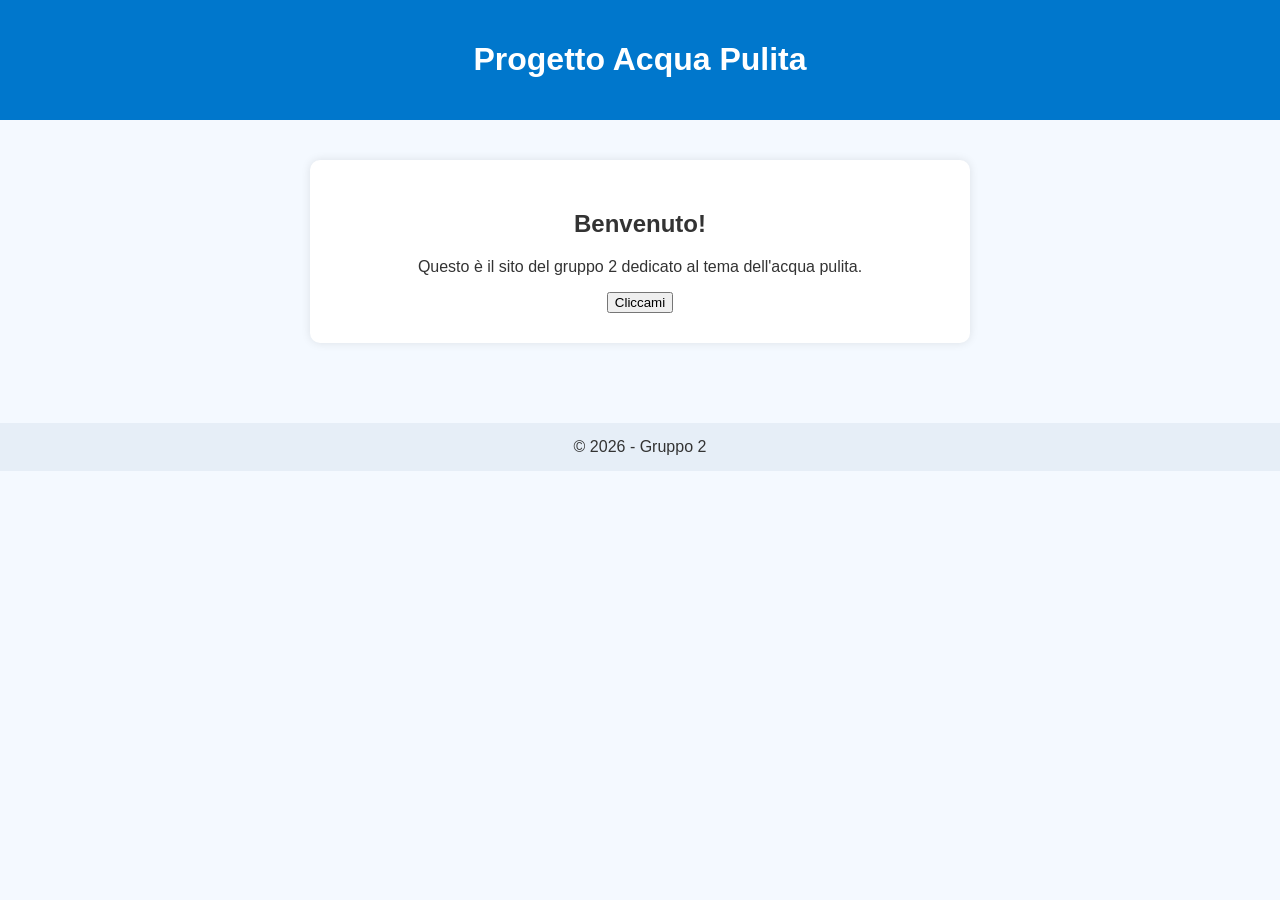
==== index.html @ fc24b63a "Add files via upload" ====
<!DOCTYPE html>
<html lang="it">
<head>
    <meta charset="UTF-8">
    <meta name="viewport" content="width=device-width, initial-scale=1.0">
    <title>Gruppo 2 - Acqua Pulita</title>

    <style>
        body {
            font-family: Arial, sans-serif;
            margin: 0;
            padding: 0;
            background-color: #f4f9ff;
            color: #333;
        }

        header {
            background-color: #0077cc;
            color: white;
            padding: 20px;
            text-align: center;
        }

        main {
            padding: 40px;
            text-align: center;
        }

        .card {
            background: white;
            max-width: 600px;
            margin: auto;
            padding: 30px;
            border-radius: 10px;
            box-shadow: 0 0 10px rgba(0,0,0,0.1);
        }

        footer {
            margin-top: 40px;
            padding: 15px;
            text-align: center;
            background-color: #e6eef7;
        }
    </style>
</head>
<body>

    <header>
        <h1>Progetto Acqua Pulita</h1>
    </header>

    <main>
        <div class="card">
            <h2>Benvenuto!</h2>
            <p>
                Questo è il sito del gruppo 2 dedicato al tema dell'acqua pulita.
            </p>

            <button onclick="mostraMessaggio()">
                Cliccami
            </button>
        </div>
    </main>

    <footer>
        © 2026 - Gruppo 2
    </footer>

    <script>
        function mostraMessaggio() {
            alert("Benvenuto nel progetto Acqua Pulita!");
        }
    </script>

</body>
</html>
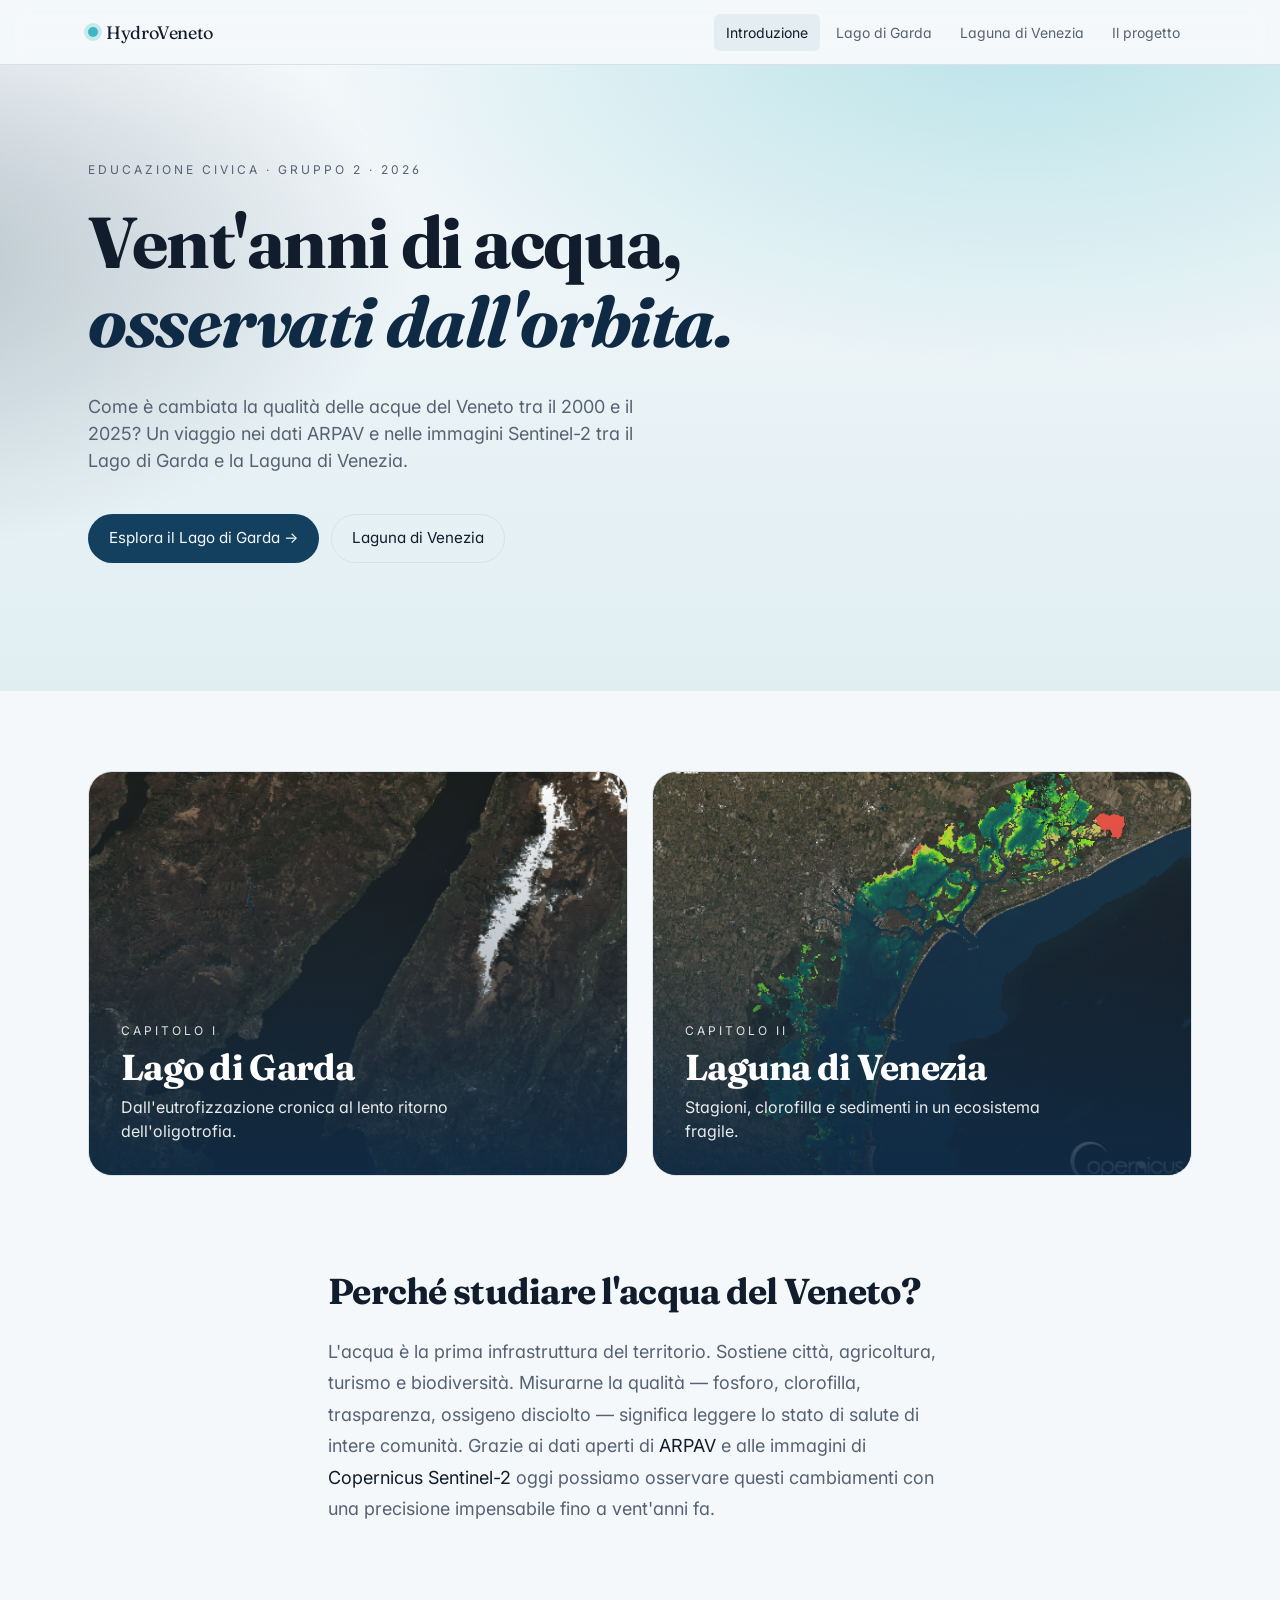
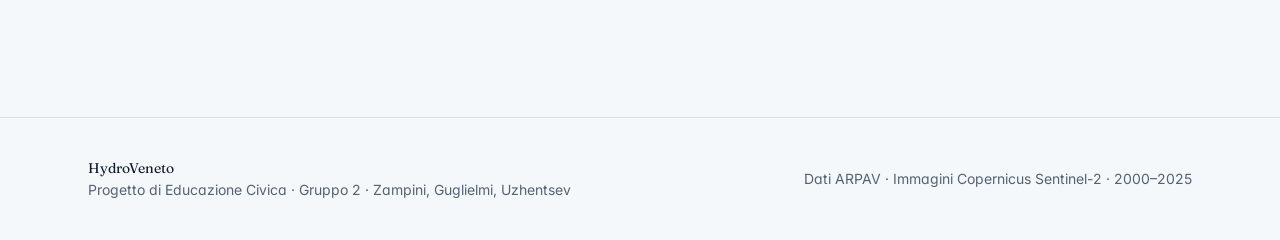
==== commit 2cee1160: "Add files via upload" ====
--- a/index.html
+++ b/index.html
@@ -1,76 +1,50 @@
-<!DOCTYPE html>
-<html lang="it">
-<head>
-    <meta charset="UTF-8">
-    <meta name="viewport" content="width=device-width, initial-scale=1.0">
-    <title>Gruppo 2 - Acqua Pulita</title>
-
-    <style>
-        body {
-            font-family: Arial, sans-serif;
-            margin: 0;
-            padding: 0;
-            background-color: #f4f9ff;
-            color: #333;
-        }
-
-        header {
-            background-color: #0077cc;
-            color: white;
-            padding: 20px;
-            text-align: center;
-        }
-
-        main {
-            padding: 40px;
-            text-align: center;
-        }
-
-        .card {
-            background: white;
-            max-width: 600px;
-            margin: auto;
-            padding: 30px;
-            border-radius: 10px;
-            box-shadow: 0 0 10px rgba(0,0,0,0.1);
-        }
-
-        footer {
-            margin-top: 40px;
-            padding: 15px;
-            text-align: center;
-            background-color: #e6eef7;
-        }
-    </style>
-</head>
-<body>
-
-    <header>
-        <h1>Progetto Acqua Pulita</h1>
-    </header>
-
-    <main>
-        <div class="card">
-            <h2>Benvenuto!</h2>
-            <p>
-                Questo è il sito del gruppo 2 dedicato al tema dell'acqua pulita.
-            </p>
-
-            <button onclick="mostraMessaggio()">
-                Cliccami
-            </button>
-        </div>
-    </main>
-
-    <footer>
-        © 2026 - Gruppo 2
-    </footer>
-
-    <script>
-        function mostraMessaggio() {
-            alert("Benvenuto nel progetto Acqua Pulita!");
-        }
-    </script>
-
-</body>
-</html>+<!doctype html>
+<html lang="it"><head>
+<meta charset="utf-8"><meta name="viewport" content="width=device-width,initial-scale=1">
+<title>HydroVeneto — Vent&#x27;anni di acque venete</title>
+<meta name="description" content="Come è cambiata la qualità dell&#x27;acqua in Veneto tra il 2000 e il 2025: dati ARPAV, immagini satellitari Copernicus e analisi del Lago di Garda e della Laguna di Venezia.">
+<link rel="preconnect" href="https://fonts.googleapis.com">
+<link rel="preconnect" href="https://fonts.gstatic.com" crossorigin>
+<link rel="stylesheet" href="https://fonts.googleapis.com/css2?family=Fraunces:opsz,wght@9..144,300;9..144,500;9..144,700&family=Inter:wght@400;500;600&display=swap">
+<link rel="stylesheet" href="styles.css">
+</head><body>
+<header class="site-header"><div class="inner">
+  <a href="index.html" class="brand"><span class="dot"></span><span>HydroVeneto</span></a>
+  <nav class="main">
+    <a href="index.html" class="active">Introduzione</a>
+    <a href="garda.html" class="">Lago di Garda</a>
+    <a href="laguna.html" class="">Laguna di Venezia</a>
+    <a href="progetto.html" class="">Il progetto</a>
+  </nav>
+</div></header><main>
+<section class="bg-water"><div class="container hero" style="padding:6rem 1.5rem 8rem">
+  <p class="eyebrow">Educazione Civica · Gruppo 2 · 2026</p>
+  <h1>Vent'anni di acqua,<br><em>osservati dall'orbita.</em></h1>
+  <p class="lead">Come è cambiata la qualità delle acque del Veneto tra il 2000 e il 2025? Un viaggio nei dati ARPAV e nelle immagini Sentinel-2 tra il Lago di Garda e la Laguna di Venezia.</p>
+  <div class="cta">
+    <a href="garda.html" class="btn btn-primary">Esplora il Lago di Garda →</a>
+    <a href="laguna.html" class="btn btn-ghost">Laguna di Venezia</a>
+  </div>
+</div></section>
+<section class="chapter-grid">
+  <a href="garda.html" class="chapter-card">
+    <img src="images/garda-2025.gif" alt="Lago di Garda">
+    <div class="veil"></div>
+    <div class="content"><p class="eyebrow">Capitolo I</p><h2>Lago di Garda</h2><p>Dall'eutrofizzazione cronica al lento ritorno dell'oligotrofia.</p></div>
+  </a>
+  <a href="laguna.html" class="chapter-card">
+    <img src="images/laguna-2025.gif" alt="Laguna di Venezia">
+    <div class="veil"></div>
+    <div class="content"><p class="eyebrow">Capitolo II</p><h2>Laguna di Venezia</h2><p>Stagioni, clorofilla e sedimenti in un ecosistema fragile.</p></div>
+  </a>
+</section>
+<section class="tight" style="padding-bottom:6rem">
+  <h2 style="font-size:clamp(1.75rem,3.5vw,2.25rem)">Perché studiare l'acqua del Veneto?</h2>
+  <p style="margin-top:1.5rem;font-size:1.125rem;color:var(--muted-fg);line-height:1.75">L'acqua è la prima infrastruttura del territorio. Sostiene città, agricoltura, turismo e biodiversità. Misurarne la qualità — fosforo, clorofilla, trasparenza, ossigeno disciolto — significa leggere lo stato di salute di intere comunità. Grazie ai dati aperti di <span style="color:var(--foreground)">ARPAV</span> e alle immagini di <span style="color:var(--foreground)">Copernicus Sentinel-2</span> oggi possiamo osservare questi cambiamenti con una precisione impensabile fino a vent'anni fa.</p>
+</section>
+</main>
+<footer class="site"><div class="inner">
+  <div><p class="brand-foot">HydroVeneto</p>
+  <p>Progetto di Educazione Civica · Gruppo 2 · Zampini, Guglielmi, Uzhentsev</p></div>
+  <p>Dati ARPAV · Immagini Copernicus Sentinel-2 · 2000–2025</p>
+</div></footer></body></html>
--- a/styles.css
+++ b/styles.css
@@ -0,0 +1,125 @@
+:root{
+  --background:#f4f8fa;--foreground:#111c2c;--card:#ffffff;--muted-fg:#566273;
+  --primary:#13405e;--primary-fg:#f4f8fa;--secondary:#e3edf2;--border:#d8e1e8;
+  --deep:#0f2a44;--aqua:#3fb6c4;--accent:#2a8aa0;
+  --font-display:"Fraunces",Georgia,serif;--font-sans:"Inter",system-ui,sans-serif;
+}
+*{box-sizing:border-box;margin:0;padding:0;border-color:var(--border)}
+html{scroll-behavior:smooth}
+body{background:var(--background);color:var(--foreground);font-family:var(--font-sans);line-height:1.5;font-feature-settings:"ss01","cv11"}
+h1,h2,h3,h4{font-family:var(--font-display);letter-spacing:-0.02em;line-height:1.1;color:var(--foreground)}
+a{color:inherit;text-decoration:none}
+em{font-style:italic;color:var(--deep)}
+ul,ol{list-style:none}
+ol.numbered{list-style:decimal inside;color:var(--muted-fg)}
+ol.numbered li{padding:.25rem 0}
+
+.container{max-width:72rem;margin:0 auto;padding:0 1.5rem}
+.narrow{max-width:48rem;margin:0 auto;padding:0 1.5rem}
+.tight{max-width:42rem;margin:0 auto;padding:0 1.5rem}
+
+/* Header */
+.site-header{position:sticky;top:0;z-index:40;backdrop-filter:blur(12px);background:rgba(244,248,250,.75);border-bottom:1px solid var(--border)}
+.site-header .inner{max-width:72rem;margin:0 auto;padding:0 1.5rem;height:4rem;display:flex;align-items:center;justify-content:space-between}
+.brand{display:flex;align-items:center;gap:.5rem;font-family:var(--font-display);font-size:1.125rem;letter-spacing:-.02em}
+.brand .dot{width:.625rem;height:.625rem;border-radius:9999px;background:var(--aqua);box-shadow:0 0 0 4px rgba(63,182,196,.25)}
+nav.main{display:flex;gap:.25rem;font-size:.875rem;flex-wrap:wrap}
+nav.main a{padding:.5rem .75rem;border-radius:.375rem;color:var(--muted-fg);transition:color .2s,background .2s}
+nav.main a:hover{color:var(--foreground)}
+nav.main a.active{color:var(--foreground);background:var(--secondary)}
+
+/* Footer */
+footer.site{border-top:1px solid var(--border);margin-top:6rem}
+footer.site .inner{max-width:72rem;margin:0 auto;padding:2.5rem 1.5rem;display:flex;flex-direction:column;gap:1rem;justify-content:space-between;color:var(--muted-fg);font-size:.875rem}
+@media(min-width:768px){footer.site .inner{flex-direction:row;align-items:center}}
+footer.site .brand-foot{font-family:var(--font-display);color:var(--foreground)}
+
+/* Hero water bg */
+.bg-water{
+  background:
+    radial-gradient(1200px 600px at 80% -10%, rgba(63,182,196,.35), transparent 60%),
+    radial-gradient(900px 500px at -10% 30%, rgba(15,42,68,.25), transparent 60%),
+    linear-gradient(180deg, var(--background), #e0eef2);
+}
+.eyebrow{font-size:.75rem;text-transform:uppercase;letter-spacing:.25em;color:var(--muted-fg)}
+
+/* Hero */
+.hero h1{font-size:clamp(2.5rem,6vw,4.5rem);max-width:56rem;margin-top:1.5rem}
+.hero p.lead{margin-top:2rem;font-size:1.125rem;max-width:36rem;color:var(--muted-fg)}
+.hero .cta{margin-top:2.5rem;display:flex;flex-wrap:wrap;gap:.75rem}
+.btn{display:inline-flex;align-items:center;gap:.5rem;padding:.75rem 1.25rem;border-radius:9999px;border:1px solid transparent;font-size:.95rem;transition:opacity .2s,background .2s}
+.btn-primary{background:var(--primary);color:var(--primary-fg)}
+.btn-primary:hover{opacity:.9}
+.btn-ghost{border-color:var(--border)}
+.btn-ghost:hover{background:var(--secondary)}
+
+/* Page header */
+.page-header h1{font-size:clamp(2.25rem,5vw,3.75rem);margin-top:1rem}
+.page-header p{margin-top:1.5rem;font-size:1.125rem;color:var(--muted-fg);max-width:42rem}
+.page-header{padding:5rem 0 4rem}
+
+/* Cards / sections */
+.section{max-width:48rem;margin:5rem auto 0;padding:0 1.5rem}
+.section h2{font-size:clamp(1.75rem,3.5vw,2.25rem)}
+.section .lead{margin-top:1rem;font-size:1.125rem;color:var(--muted-fg);max-width:48rem}
+.section .body{margin-top:2rem}
+
+.card{border:1px solid var(--border);background:var(--card);border-radius:1rem;padding:1.5rem}
+.card h3{font-size:1.25rem;color:var(--deep)}
+.card p,.card ul{margin-top:.5rem;color:var(--muted-fg);line-height:1.65}
+.card ul li{padding:.15rem 0}
+.grid-2{display:grid;gap:1.5rem;grid-template-columns:1fr}
+@media(min-width:768px){.grid-2{grid-template-columns:1fr 1fr}}
+
+.stat{margin-top:1.5rem;border:1px solid var(--border);background:var(--card);border-radius:1rem;padding:2rem;display:flex;flex-direction:column;gap:.75rem}
+@media(min-width:640px){.stat{flex-direction:row;align-items:baseline;gap:1.5rem}}
+.stat .v{font-family:var(--font-display);font-size:3rem;color:var(--deep);line-height:1}
+.stat .l{color:var(--muted-fg)}
+
+/* Tables */
+.table-wrap{overflow:hidden;border:1px solid var(--border);background:var(--card);border-radius:1rem;overflow-x:auto}
+table{width:100%;border-collapse:collapse;text-align:left}
+thead{background:rgba(227,237,242,.6);font-size:.75rem;text-transform:uppercase;letter-spacing:.08em;color:var(--muted-fg)}
+th{padding:.75rem 1.25rem;font-weight:500}
+td{padding:1rem 1.25rem;color:var(--muted-fg);border-top:1px solid var(--border)}
+td:first-child{font-family:var(--font-display);color:var(--foreground)}
+
+/* Compare grid */
+.compare{max-width:72rem;margin:3rem auto 0;padding:0 1.5rem}
+.compare .grid{display:grid;gap:1rem;grid-template-columns:1fr}
+@media(min-width:768px){.compare .grid{grid-template-columns:1fr 1fr}}
+.compare figure{position:relative;border-radius:1rem;overflow:hidden;border:1px solid var(--border);background:var(--deep)}
+.compare img{display:block;width:100%;height:100%;object-fit:cover}
+.compare figcaption{position:absolute;top:.75rem;left:.75rem;padding:.25rem .625rem;border-radius:9999px;background:rgba(244,248,250,.85);backdrop-filter:blur(6px);font-size:.75rem;font-weight:500}
+.compare .caption{margin-top:.75rem;font-size:.75rem;color:var(--muted-fg)}
+
+/* Index hero cards */
+.chapter-grid{max-width:72rem;margin:0 auto;padding:5rem 1.5rem 6rem;display:grid;gap:1.5rem;grid-template-columns:1fr}
+@media(min-width:768px){.chapter-grid{grid-template-columns:1fr 1fr}}
+.chapter-card{position:relative;overflow:hidden;border:1px solid var(--border);border-radius:1.5rem;background:var(--card);aspect-ratio:4/3;display:flex;flex-direction:column;justify-content:flex-end;padding:2rem;color:#fff}
+.chapter-card img{position:absolute;inset:0;width:100%;height:100%;object-fit:cover;opacity:.9;transition:transform .7s}
+.chapter-card:hover img{transform:scale(1.05)}
+.chapter-card .veil{position:absolute;inset:0;background:linear-gradient(to top, rgba(15,42,68,.92), rgba(15,42,68,.3) 50%, transparent)}
+.chapter-card .content{position:relative}
+.chapter-card .content .eyebrow{color:rgba(255,255,255,.85)}
+.chapter-card h2{margin-top:.5rem;font-size:2.25rem;color:#fff}
+.chapter-card p{margin-top:.5rem;color:rgba(255,255,255,.9);max-width:24rem}
+
+/* Project page */
+.dl-rows{margin-top:3rem;display:flex;flex-direction:column;gap:2.5rem}
+.dl-rows .row{display:grid;gap:.75rem;grid-template-columns:1fr;border-bottom:1px solid var(--border);padding-bottom:2rem}
+@media(min-width:640px){.dl-rows .row{grid-template-columns:160px 1fr;gap:2rem}}
+.dl-rows dt{font-size:.75rem;text-transform:uppercase;letter-spacing:.2em;color:var(--muted-fg);padding-top:.25rem}
+.dl-rows dd{color:var(--foreground);line-height:1.65}
+.dl-rows dd ul li{padding:.15rem 0}
+.glossary{margin-top:4rem;border:1px solid var(--border);background:var(--card);border-radius:1rem;padding:2rem}
+.glossary h2{font-size:1.5rem;color:var(--deep)}
+.glossary dl{margin-top:1rem;display:flex;flex-direction:column;gap:1rem;color:var(--muted-fg)}
+.glossary dt{color:var(--foreground);font-weight:500}
+
+.tag-grid{display:grid;gap:.5rem;grid-template-columns:1fr}
+@media(min-width:640px){.tag-grid{grid-template-columns:1fr 1fr}}
+.tag-grid li{border:1px solid var(--border);background:var(--card);border-radius:.625rem;padding:.75rem 1rem;color:var(--foreground)}
+
+ul.bullets{color:var(--muted-fg);margin-top:1.5rem;display:flex;flex-direction:column;gap:.5rem}
+ul.bullets li{padding-left:0}
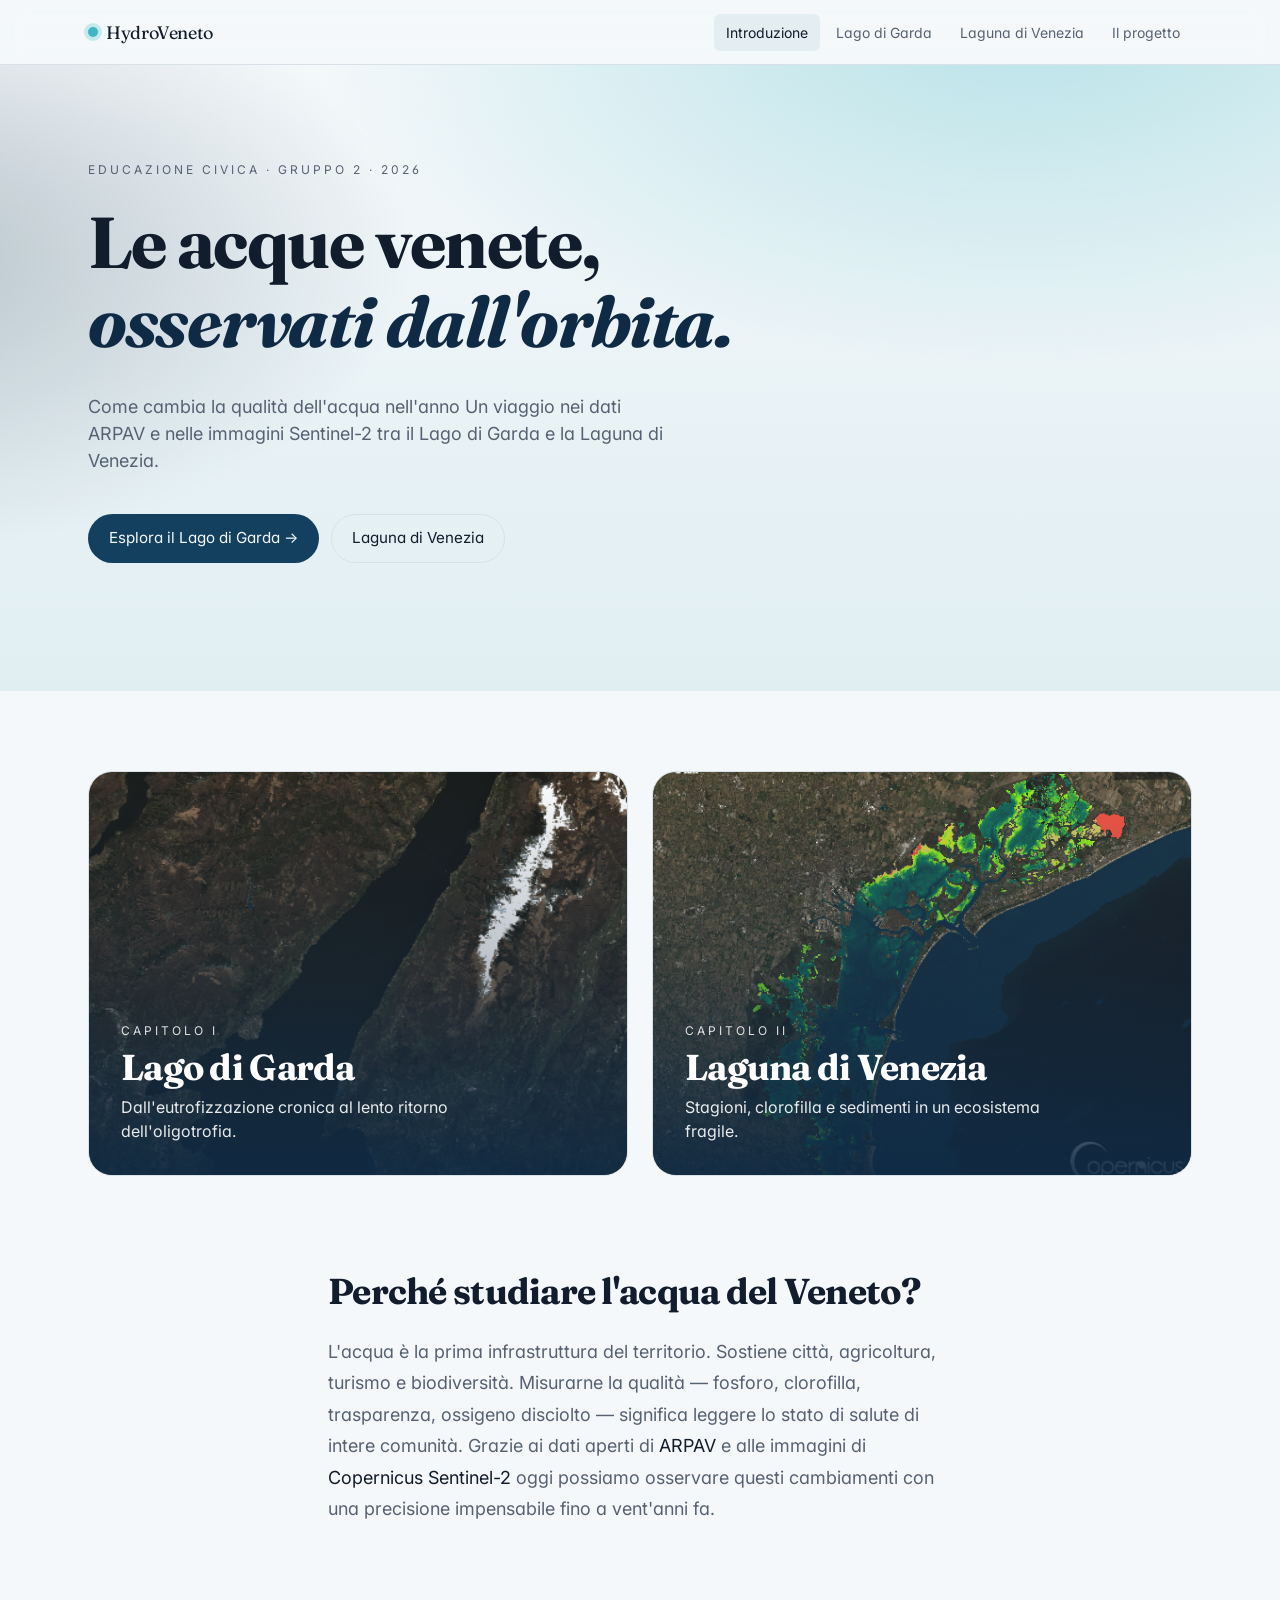
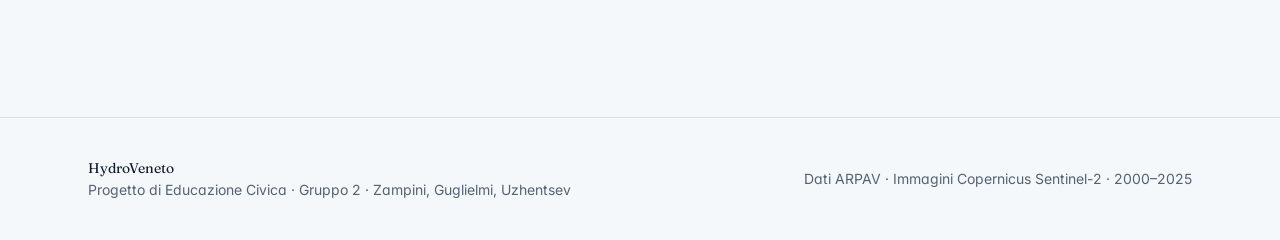
==== commit 48acb4ab: "Update index.html" ====
--- a/index.html
+++ b/index.html
@@ -1,7 +1,7 @@
 <!doctype html>
 <html lang="it"><head>
 <meta charset="utf-8"><meta name="viewport" content="width=device-width,initial-scale=1">
-<title>HydroVeneto — Vent&#x27;anni di acque venete</title>
+<title>AcquaPulita</title>
 <meta name="description" content="Come è cambiata la qualità dell&#x27;acqua in Veneto tra il 2000 e il 2025: dati ARPAV, immagini satellitari Copernicus e analisi del Lago di Garda e della Laguna di Venezia.">
 <link rel="preconnect" href="https://fonts.googleapis.com">
 <link rel="preconnect" href="https://fonts.gstatic.com" crossorigin>
@@ -19,8 +19,8 @@
 </div></header><main>
 <section class="bg-water"><div class="container hero" style="padding:6rem 1.5rem 8rem">
   <p class="eyebrow">Educazione Civica · Gruppo 2 · 2026</p>
-  <h1>Vent'anni di acqua,<br><em>osservati dall'orbita.</em></h1>
-  <p class="lead">Come è cambiata la qualità delle acque del Veneto tra il 2000 e il 2025? Un viaggio nei dati ARPAV e nelle immagini Sentinel-2 tra il Lago di Garda e la Laguna di Venezia.</p>
+  <h1>Le acque venete,<br><em>osservati dall'orbita.</em></h1>
+  <p class="lead">Come cambia la qualità dell'acqua nell'anno Un viaggio nei dati ARPAV e nelle immagini Sentinel-2 tra il Lago di Garda e la Laguna di Venezia.</p>
   <div class="cta">
     <a href="garda.html" class="btn btn-primary">Esplora il Lago di Garda →</a>
     <a href="laguna.html" class="btn btn-ghost">Laguna di Venezia</a>
@@ -47,4 +47,4 @@
   <div><p class="brand-foot">HydroVeneto</p>
   <p>Progetto di Educazione Civica · Gruppo 2 · Zampini, Guglielmi, Uzhentsev</p></div>
   <p>Dati ARPAV · Immagini Copernicus Sentinel-2 · 2000–2025</p>
-</div></footer></body></html>+</div></footer></body></html>
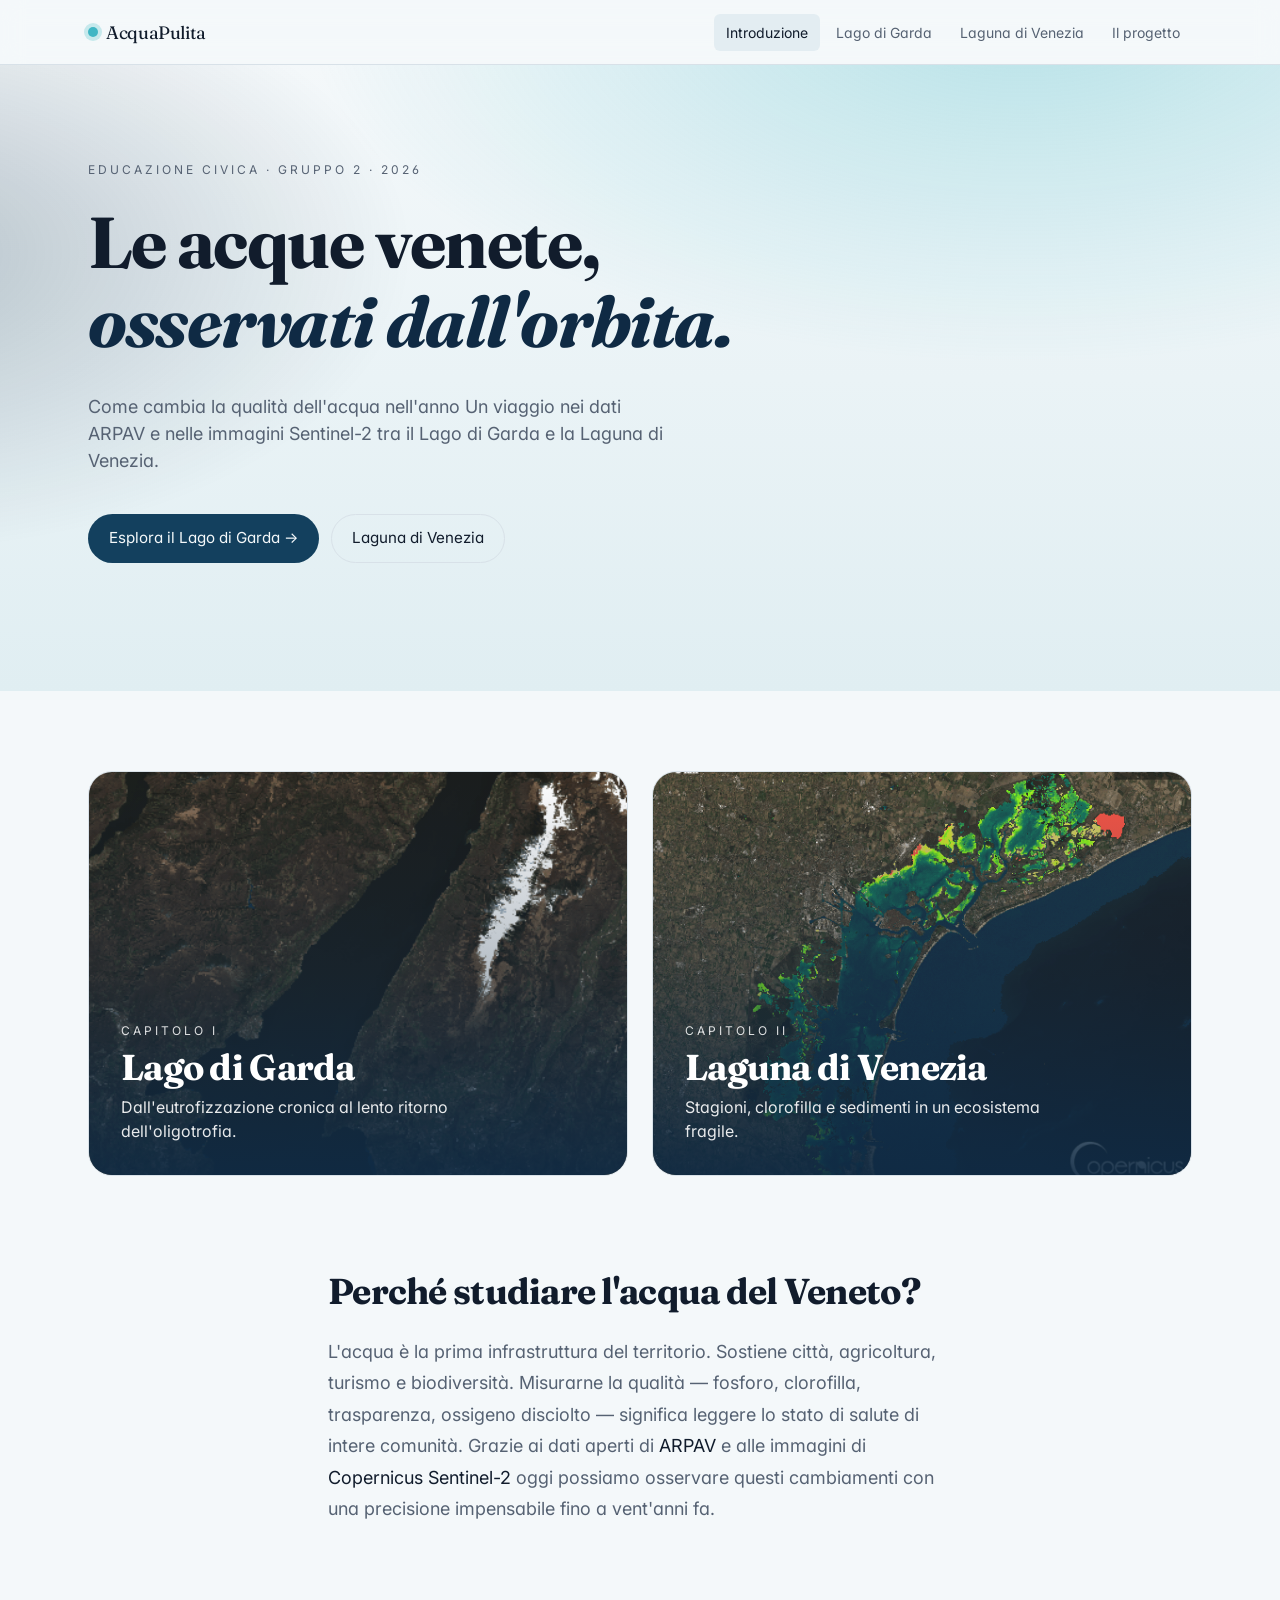
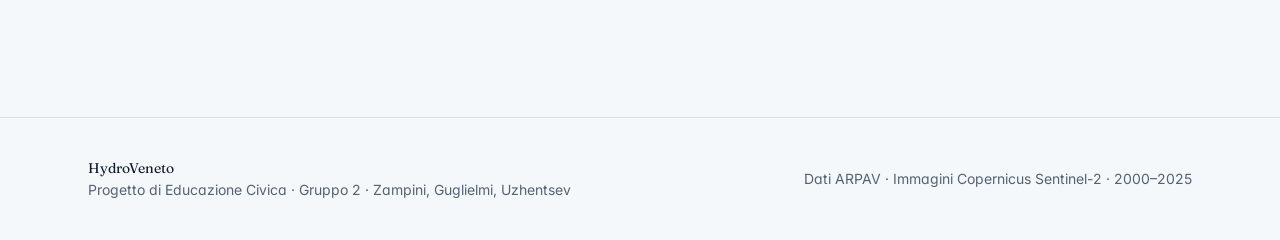
==== commit 8f934850: "Update index.html" ====
--- a/index.html
+++ b/index.html
@@ -9,7 +9,7 @@
 <link rel="stylesheet" href="styles.css">
 </head><body>
 <header class="site-header"><div class="inner">
-  <a href="index.html" class="brand"><span class="dot"></span><span>HydroVeneto</span></a>
+  <a href="index.html" class="brand"><span class="dot"></span><span>AcquaPulita</span></a>
   <nav class="main">
     <a href="index.html" class="active">Introduzione</a>
     <a href="garda.html" class="">Lago di Garda</a>
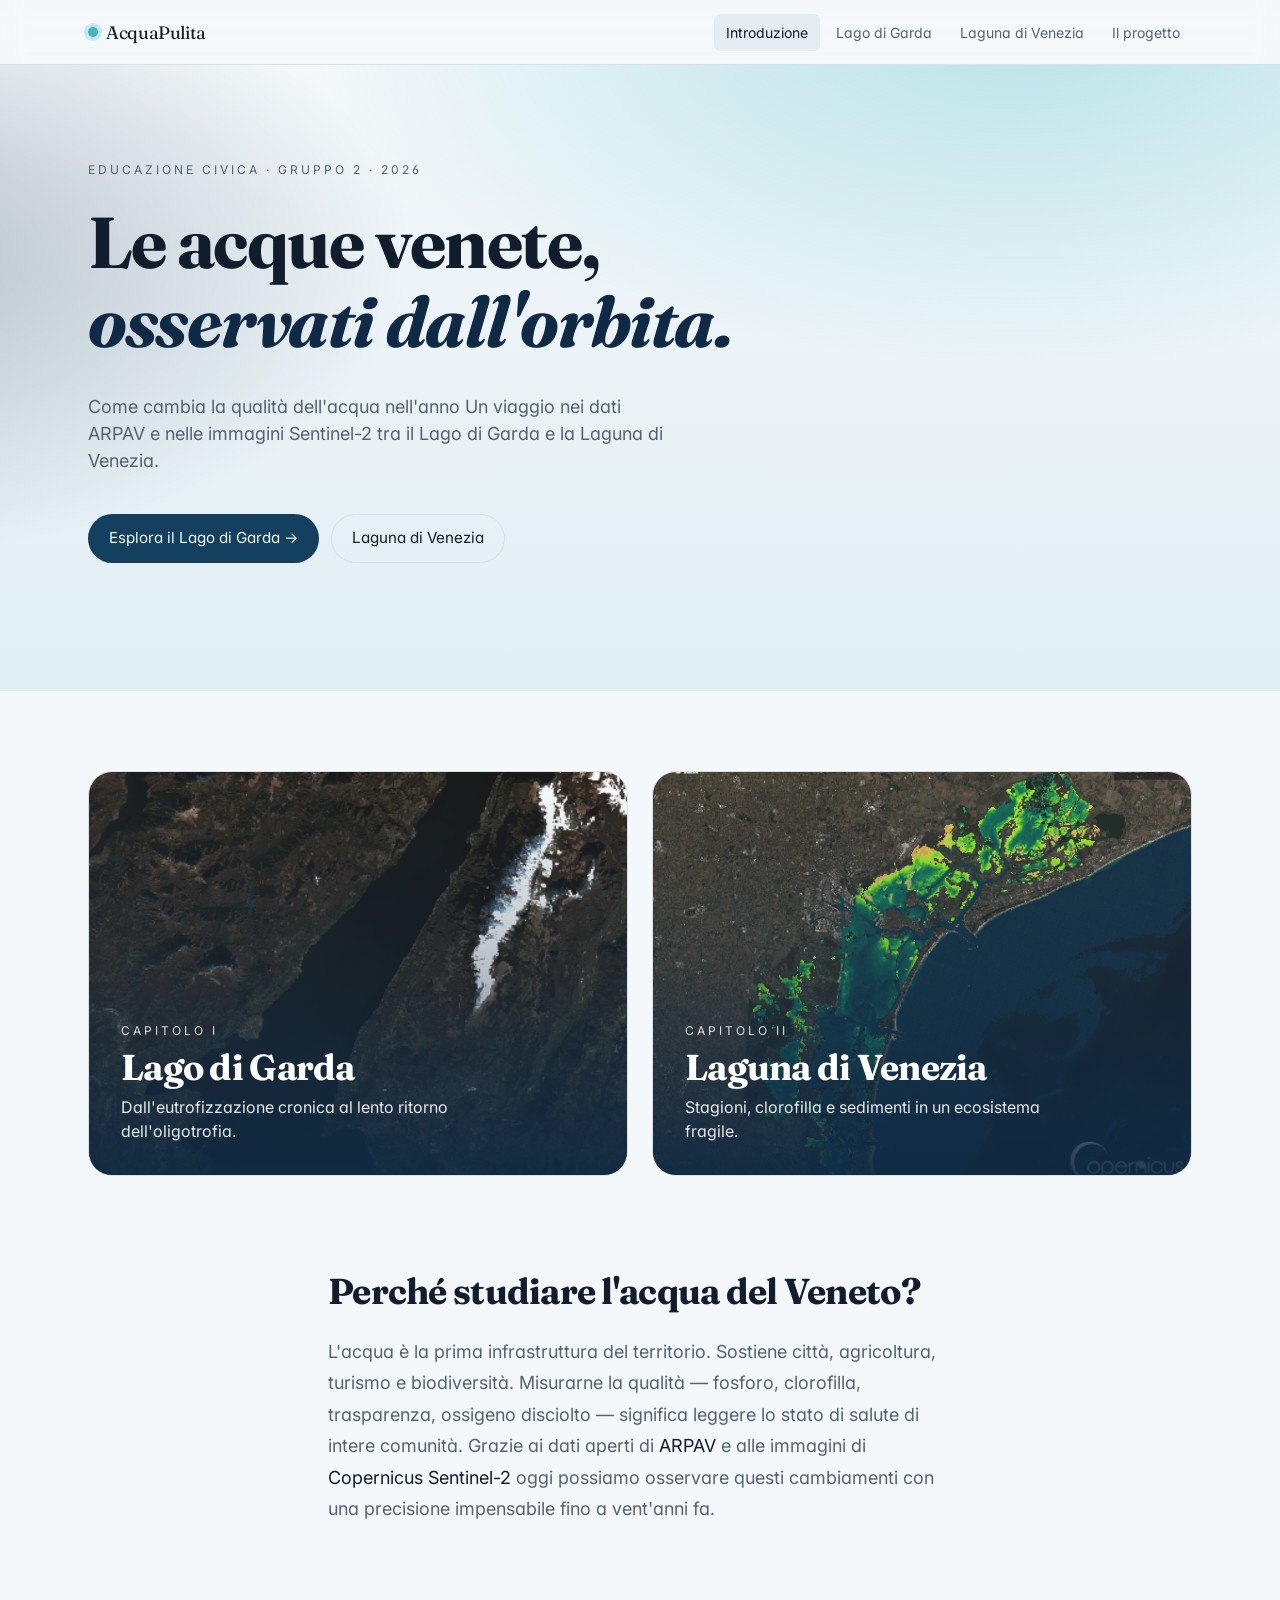
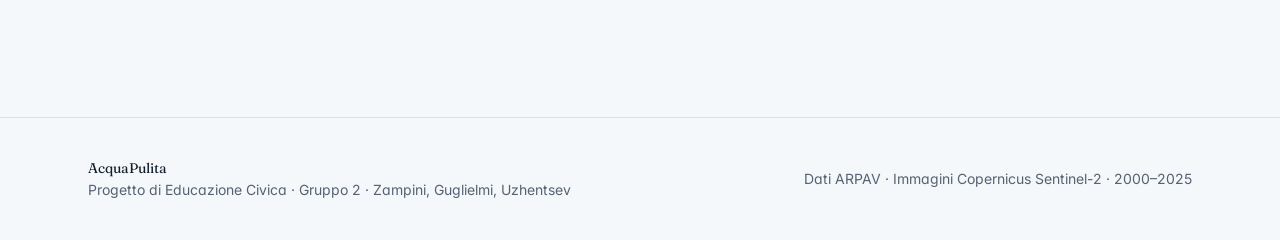
==== commit 1a6eedc1: "Update index.html" ====
--- a/index.html
+++ b/index.html
@@ -44,7 +44,7 @@
 </section>
 </main>
 <footer class="site"><div class="inner">
-  <div><p class="brand-foot">HydroVeneto</p>
+  <div><p class="brand-foot">AcquaPulita</p>
   <p>Progetto di Educazione Civica · Gruppo 2 · Zampini, Guglielmi, Uzhentsev</p></div>
   <p>Dati ARPAV · Immagini Copernicus Sentinel-2 · 2000–2025</p>
 </div></footer></body></html>
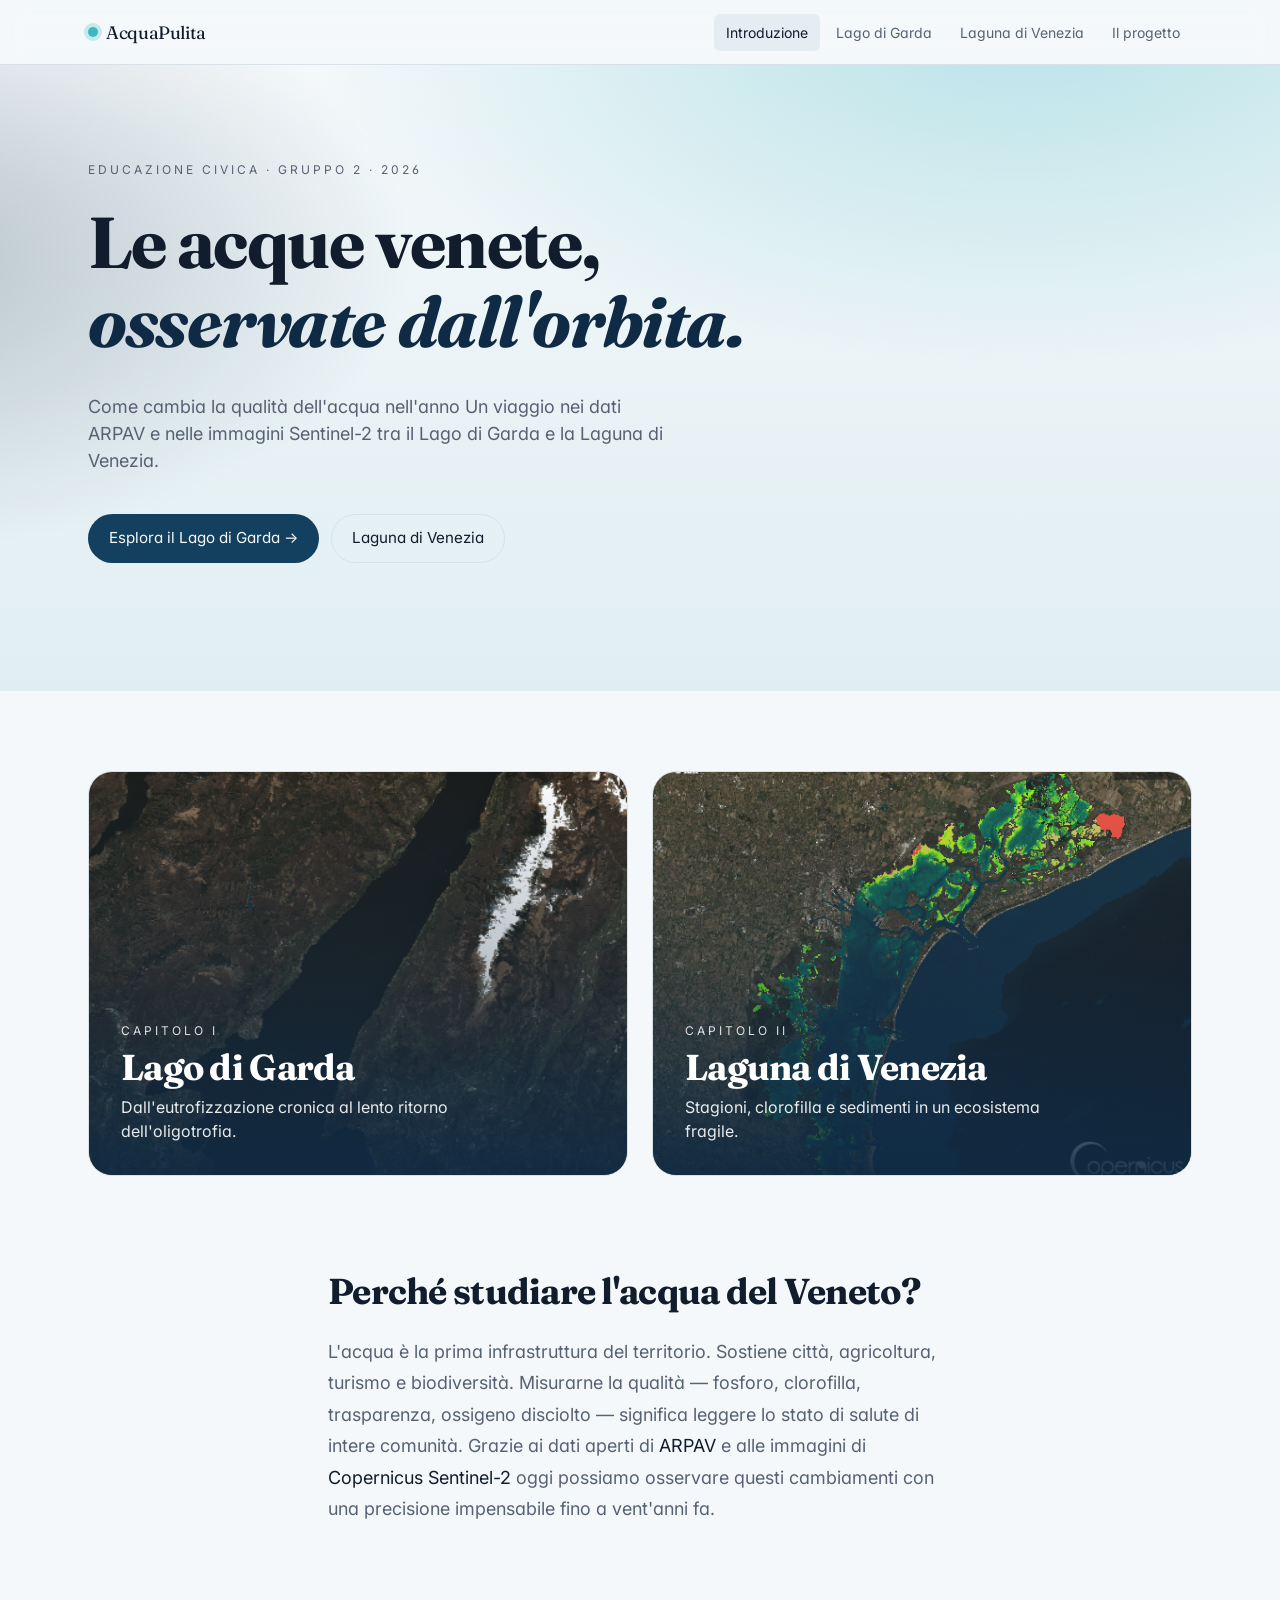
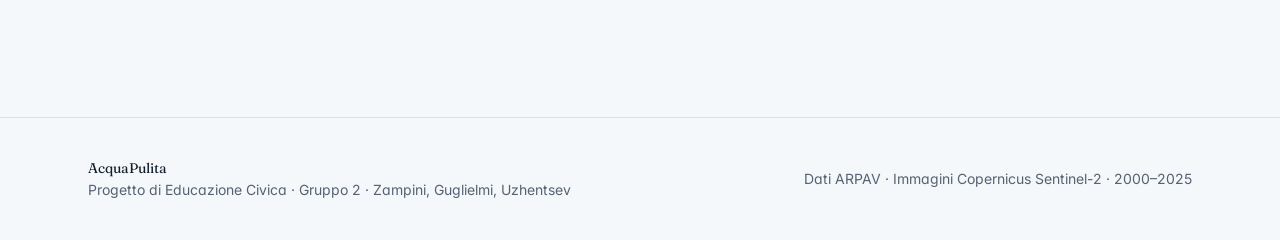
==== commit 8f8d6d11: "Update index.html" ====
--- a/index.html
+++ b/index.html
@@ -19,7 +19,7 @@
 </div></header><main>
 <section class="bg-water"><div class="container hero" style="padding:6rem 1.5rem 8rem">
   <p class="eyebrow">Educazione Civica · Gruppo 2 · 2026</p>
-  <h1>Le acque venete,<br><em>osservati dall'orbita.</em></h1>
+  <h1>Le acque venete,<br><em>osservate dall'orbita.</em></h1>
   <p class="lead">Come cambia la qualità dell'acqua nell'anno Un viaggio nei dati ARPAV e nelle immagini Sentinel-2 tra il Lago di Garda e la Laguna di Venezia.</p>
   <div class="cta">
     <a href="garda.html" class="btn btn-primary">Esplora il Lago di Garda →</a>
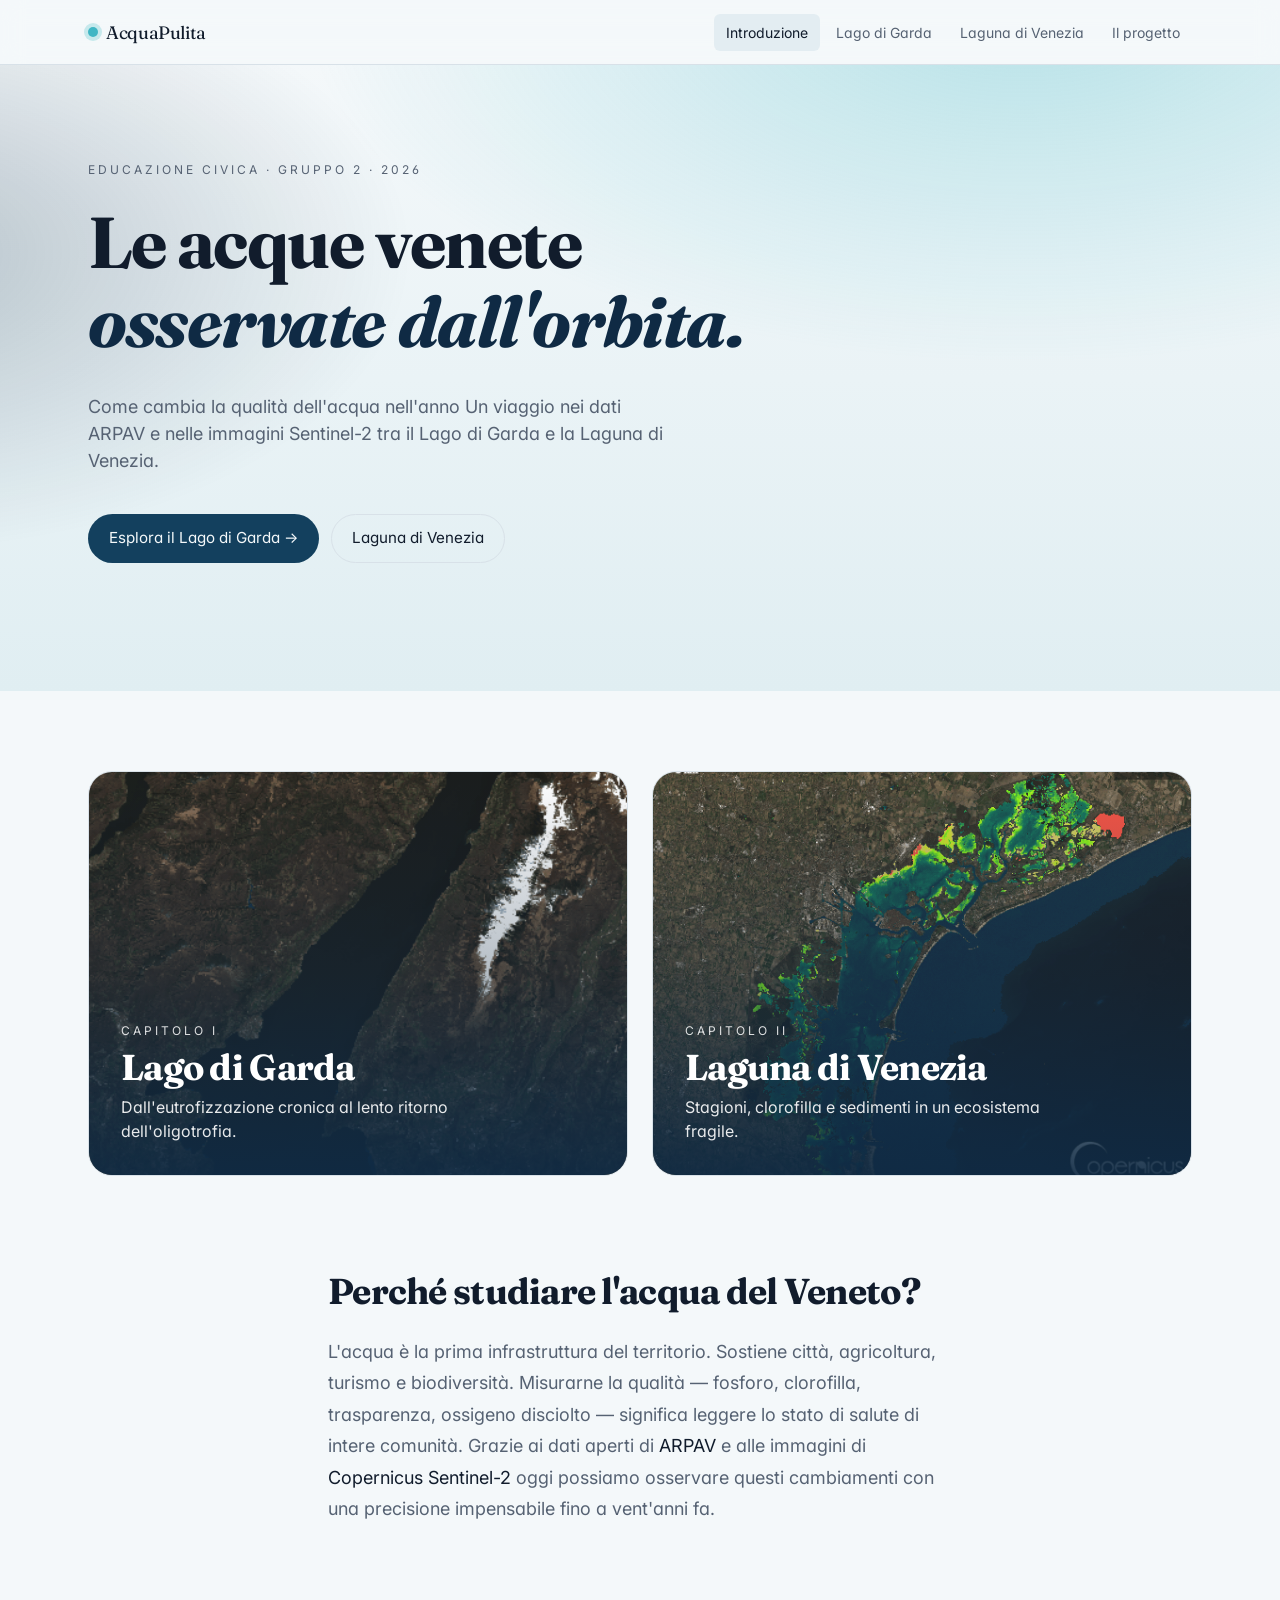
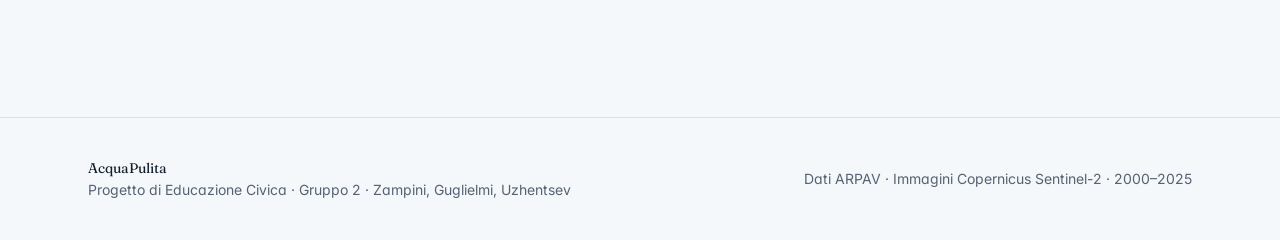
==== commit 66ba4aca: "Update index.html" ====
--- a/index.html
+++ b/index.html
@@ -19,7 +19,7 @@
 </div></header><main>
 <section class="bg-water"><div class="container hero" style="padding:6rem 1.5rem 8rem">
   <p class="eyebrow">Educazione Civica · Gruppo 2 · 2026</p>
-  <h1>Le acque venete,<br><em>osservate dall'orbita.</em></h1>
+  <h1>Le acque venete<br><em>osservate dall'orbita.</em></h1>
   <p class="lead">Come cambia la qualità dell'acqua nell'anno Un viaggio nei dati ARPAV e nelle immagini Sentinel-2 tra il Lago di Garda e la Laguna di Venezia.</p>
   <div class="cta">
     <a href="garda.html" class="btn btn-primary">Esplora il Lago di Garda →</a>
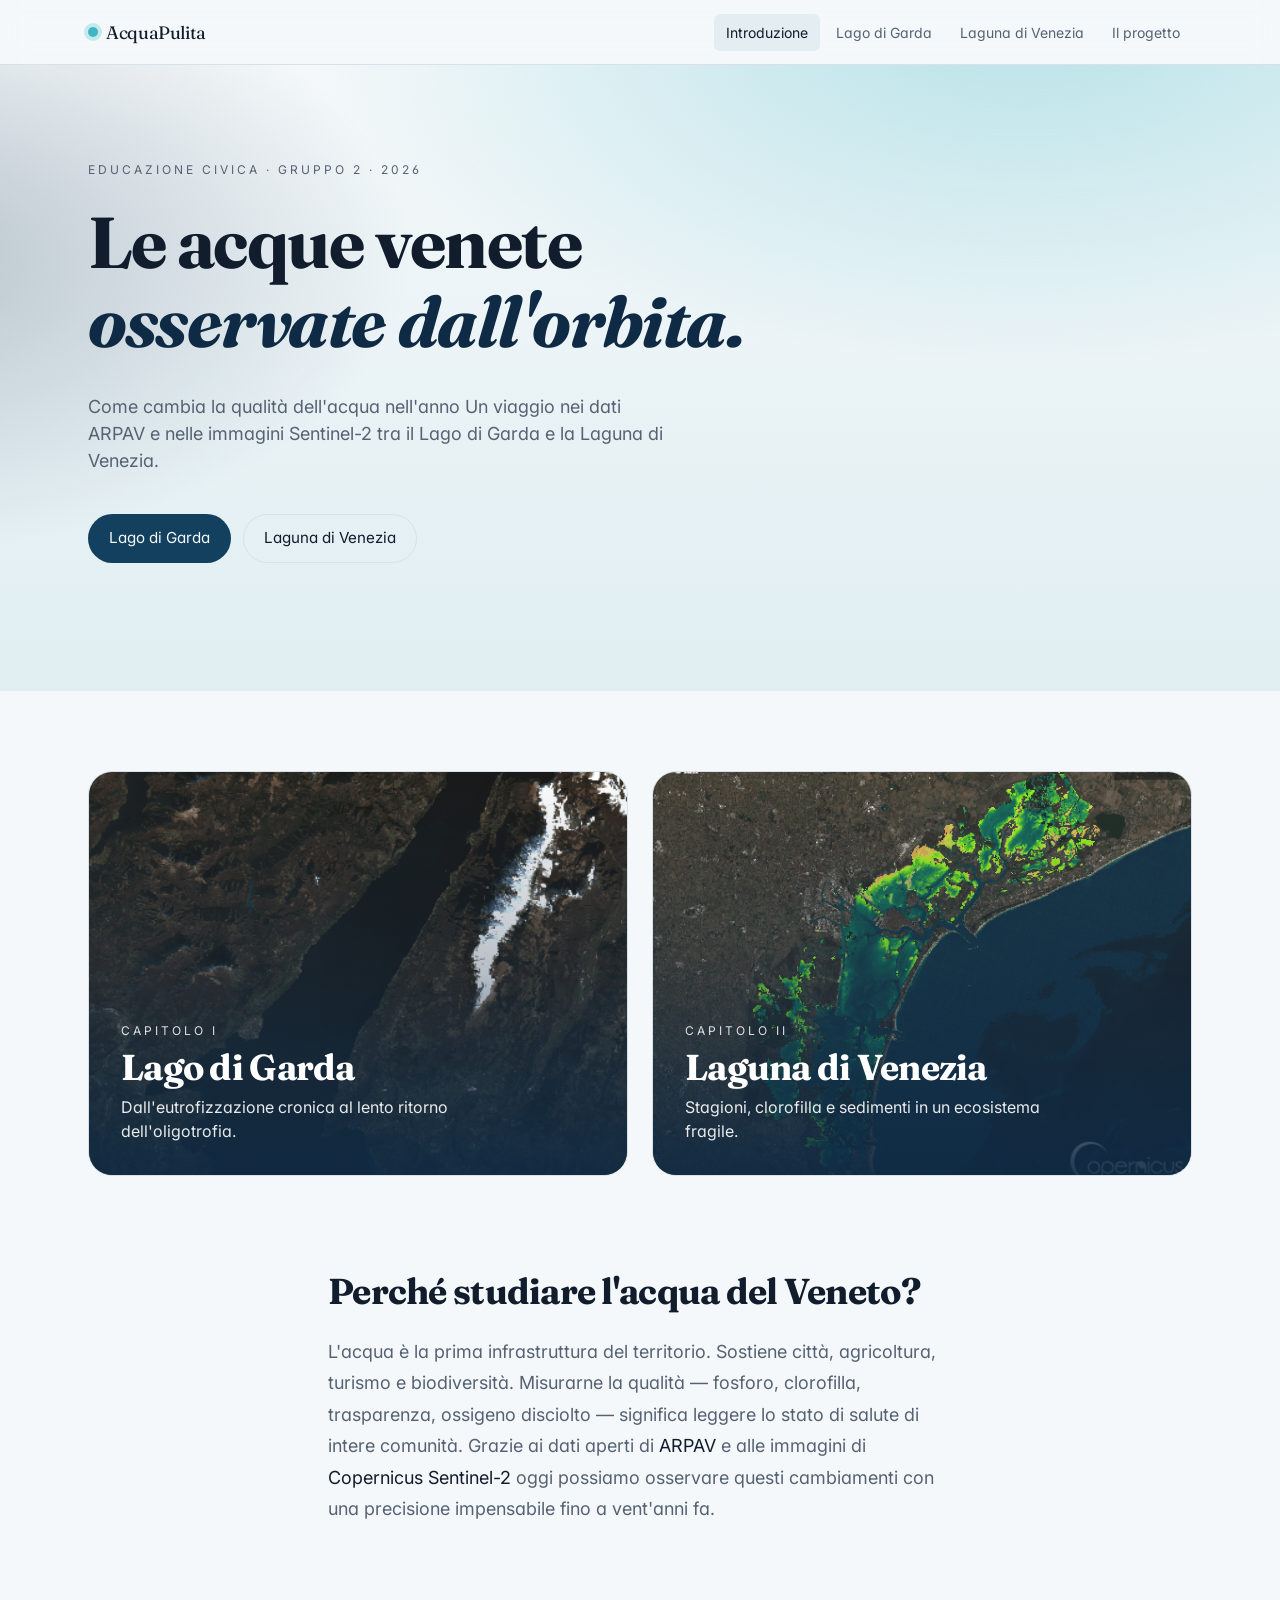
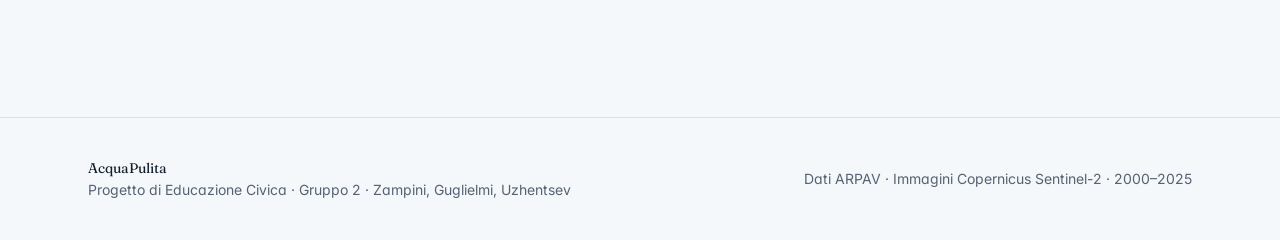
==== commit aeabee40: "Update index.html" ====
--- a/index.html
+++ b/index.html
@@ -22,7 +22,7 @@
   <h1>Le acque venete<br><em>osservate dall'orbita.</em></h1>
   <p class="lead">Come cambia la qualità dell'acqua nell'anno Un viaggio nei dati ARPAV e nelle immagini Sentinel-2 tra il Lago di Garda e la Laguna di Venezia.</p>
   <div class="cta">
-    <a href="garda.html" class="btn btn-primary">Esplora il Lago di Garda →</a>
+    <a href="garda.html" class="btn btn-primary">Lago di Garda</a>
     <a href="laguna.html" class="btn btn-ghost">Laguna di Venezia</a>
   </div>
 </div></section>
